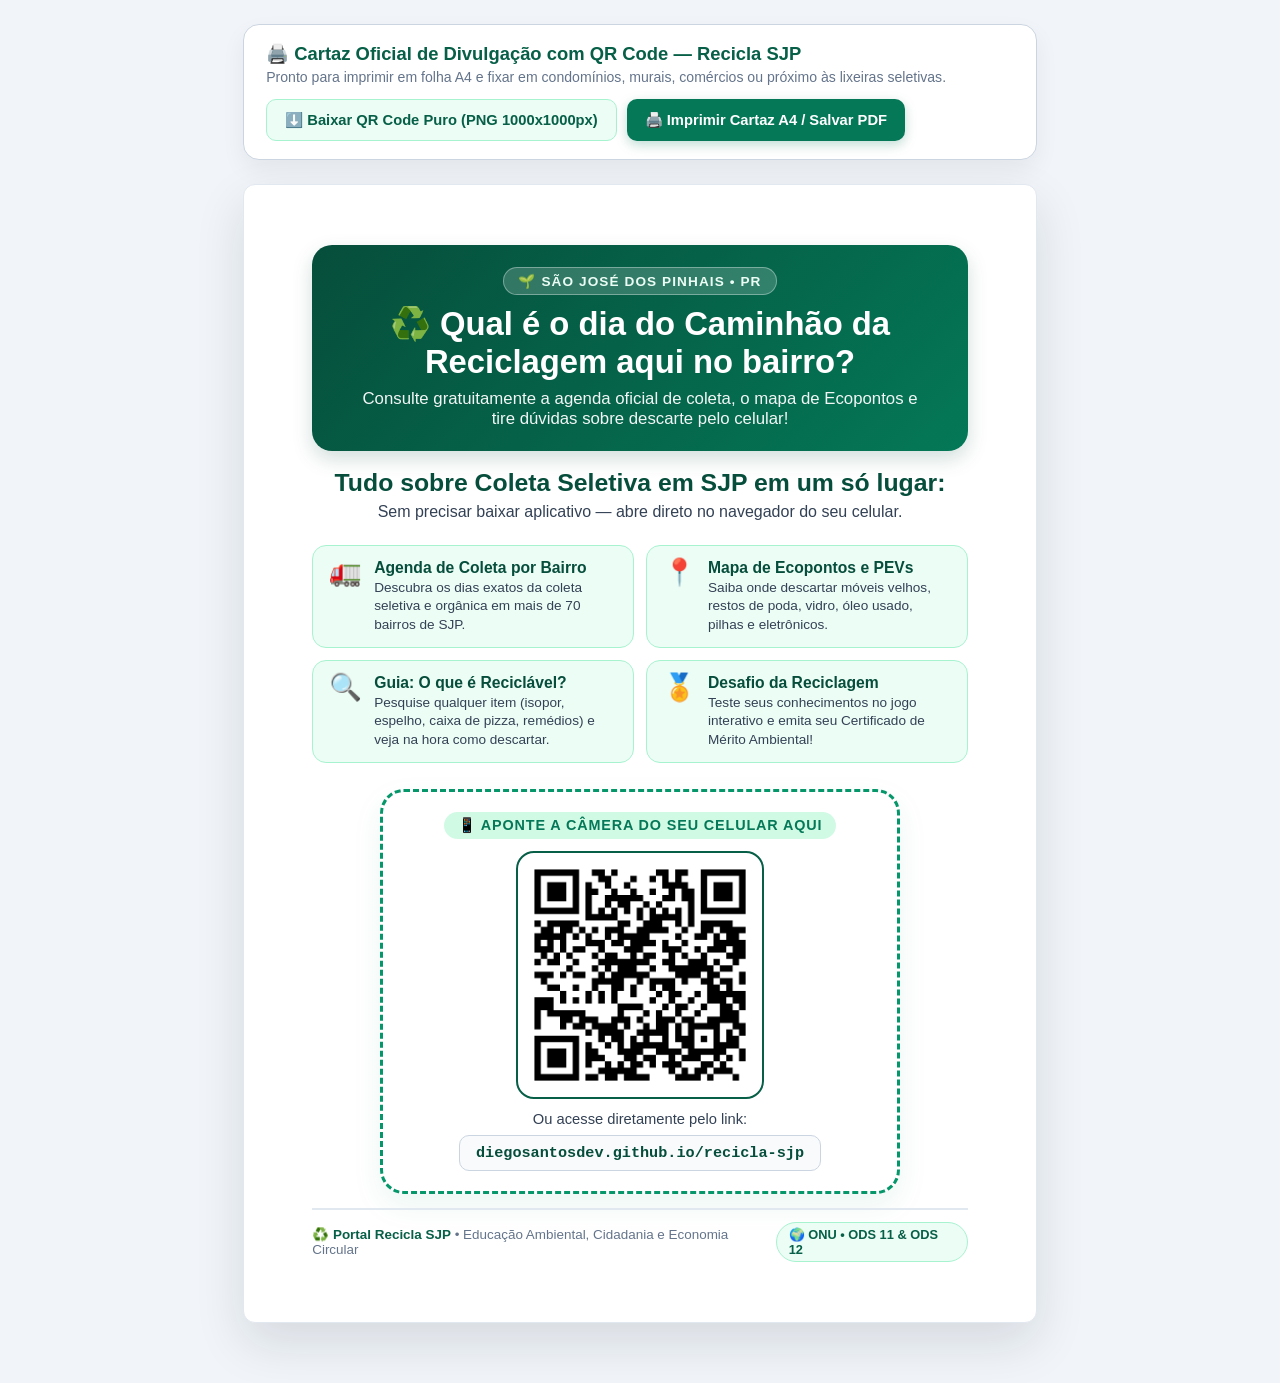
==== cartaz-qrcode.html @ 98f6ed1d "Adiciona cartaz A4 para impressao e QR Code de divulgacao" ====
<!DOCTYPE html>
<html lang="pt-BR">
<head>
    <meta charset="UTF-8">
    <meta name="viewport" content="width=device-width, initial-scale=1.0">
    <title>Cartaz & QR Code de Divulgação | Recicla SJP</title>
    <style>
        :root {
            --emerald-900: #064e3b;
            --emerald-800: #065f46;
            --emerald-700: #047857;
            --emerald-600: #059669;
            --emerald-500: #10b981;
            --emerald-100: #d1fae5;
            --emerald-50: #ecfdf5;
            --slate-900: #0f172a;
            --slate-700: #334155;
            --slate-500: #64748b;
        }

        * {
            box-sizing: border-box;
            margin: 0;
            padding: 0;
        }

        body {
            font-family: -apple-system, BlinkMacSystemFont, "Segoe UI", Roboto, Helvetica, Arial, sans-serif;
            background: #f1f5f9;
            color: var(--slate-900);
            padding: 24px 16px 60px;
            display: flex;
            flex-direction: column;
            align-items: center;
        }

        /* Barra de controle (Não sai na impressão) */
        .painel-controle {
            max-width: 210mm;
            width: 100%;
            background: #ffffff;
            border: 1px solid #cbd5e1;
            border-radius: 16px;
            padding: 18px 22px;
            margin-bottom: 24px;
            box-shadow: 0 10px 25px rgba(15, 23, 42, 0.06);
            display: flex;
            flex-wrap: wrap;
            align-items: center;
            justify-content: space-between;
            gap: 14px;
        }

        .painel-info h1 {
            font-size: 1.15rem;
            color: var(--emerald-800);
            margin-bottom: 4px;
        }

        .painel-info p {
            font-size: 0.88rem;
            color: var(--slate-500);
        }

        .painel-botoes {
            display: flex;
            flex-wrap: wrap;
            gap: 10px;
        }

        .btn {
            border: none;
            border-radius: 10px;
            padding: 11px 18px;
            font-size: 0.92rem;
            font-weight: 700;
            cursor: pointer;
            display: inline-flex;
            align-items: center;
            gap: 8px;
            text-decoration: none;
            transition: transform 0.15s ease, box-shadow 0.15s ease;
        }

        .btn:hover {
            transform: translateY(-1px);
        }

        .btn-imprimir {
            background: var(--emerald-700);
            color: #ffffff;
            box-shadow: 0 4px 12px rgba(4, 120, 87, 0.25);
        }

        .btn-qr {
            background: var(--emerald-50);
            color: var(--emerald-800);
            border: 1px solid #a7f3d0;
        }

        /* Folha A4 do Cartaz */
        .folha-a4 {
            width: 210mm;
            min-height: 297mm;
            background: #ffffff;
            border-radius: 12px;
            box-shadow: 0 20px 50px rgba(15, 23, 42, 0.12);
            padding: 16mm 18mm;
            display: flex;
            flex-direction: column;
            justify-content: space-between;
            position: relative;
            overflow: hidden;
            border: 1px solid #e2e8f0;
        }

        .faixa-topo {
            background: linear-gradient(135deg, var(--emerald-900), var(--emerald-700));
            color: #ffffff;
            padding: 22px 26px;
            border-radius: 20px;
            text-align: center;
            box-shadow: 0 8px 20px rgba(6, 78, 59, 0.18);
        }

        .badge-cidade {
            display: inline-block;
            background: rgba(255, 255, 255, 0.18);
            border: 1px solid rgba(255, 255, 255, 0.35);
            color: #ecfdf5;
            font-size: 0.85rem;
            font-weight: 700;
            letter-spacing: 0.08em;
            text-transform: uppercase;
            padding: 5px 14px;
            border-radius: 999px;
            margin-bottom: 10px;
        }

        .faixa-topo h2 {
            font-size: 2.05rem;
            line-height: 1.15;
            font-weight: 800;
            margin-bottom: 8px;
        }

        .faixa-topo p {
            font-size: 1.05rem;
            opacity: 0.95;
            max-width: 560px;
            margin: 0 auto;
        }

        /* Chamada principal */
        .chamada-central {
            text-align: center;
            margin: 18px 0 12px;
        }

        .chamada-central h3 {
            font-size: 1.55rem;
            color: var(--emerald-900);
            margin-bottom: 6px;
        }

        .chamada-central p {
            font-size: 1rem;
            color: var(--slate-700);
        }

        /* Grid de benefícios */
        .beneficios-grid {
            display: grid;
            grid-template-columns: repeat(2, 1fr);
            gap: 12px;
            margin: 12px 0;
        }

        .beneficio-card {
            background: var(--emerald-50);
            border: 1.5px solid #a7f3d0;
            border-radius: 14px;
            padding: 13px 16px;
            display: flex;
            align-items: flex-start;
            gap: 12px;
        }

        .beneficio-icone {
            font-size: 1.65rem;
            line-height: 1;
            flex-shrink: 0;
        }

        .beneficio-texto strong {
            display: block;
            font-size: 0.98rem;
            color: var(--emerald-900);
            margin-bottom: 2px;
        }

        .beneficio-texto span {
            font-size: 0.85rem;
            color: var(--slate-700);
            line-height: 1.35;
            display: block;
        }

        /* Área de Destaque do QR Code */
        .qr-box-destaque {
            background: #ffffff;
            border: 3px dashed var(--emerald-600);
            border-radius: 24px;
            padding: 20px 24px;
            margin: 14px auto;
            width: 100%;
            max-width: 520px;
            display: flex;
            flex-direction: column;
            align-items: center;
            text-align: center;
            box-shadow: 0 12px 30px rgba(5, 150, 105, 0.08);
        }

        .qr-instrucao-topo {
            font-size: 0.9rem;
            font-weight: 800;
            text-transform: uppercase;
            letter-spacing: 0.06em;
            color: var(--emerald-700);
            background: var(--emerald-100);
            padding: 5px 14px;
            border-radius: 999px;
            margin-bottom: 12px;
        }

        .qr-moldura {
            background: #ffffff;
            padding: 12px;
            border-radius: 18px;
            border: 2px solid var(--emerald-800);
            display: inline-flex;
            align-items: center;
            justify-content: center;
            margin-bottom: 12px;
        }

        .qr-moldura img {
            width: 220px;
            height: 220px;
            display: block;
        }

        .qr-url-box {
            background: #f8fafc;
            border: 1px solid #cbd5e1;
            border-radius: 10px;
            padding: 8px 16px;
            font-family: ui-monospace, SFMono-Regular, Menlo, Monaco, Consolas, monospace;
            font-size: 0.95rem;
            font-weight: 700;
            color: var(--emerald-900);
            margin-top: 4px;
            word-break: break-all;
        }

        /* Rodapé do Cartaz */
        .rodape-cartaz {
            border-top: 2px solid #e2e8f0;
            padding-top: 12px;
            display: flex;
            align-items: center;
            justify-content: space-between;
            font-size: 0.84rem;
            color: var(--slate-500);
        }

        .rodape-cartaz strong {
            color: var(--emerald-800);
        }

        .ods-pill {
            background: var(--emerald-50);
            color: var(--emerald-800);
            border: 1px solid #a7f3d0;
            padding: 4px 12px;
            border-radius: 999px;
            font-weight: 700;
            font-size: 0.8rem;
        }

        @page {
            size: A4 portrait;
            margin: 0;
        }

        @media print {
            body {
                background: #ffffff;
                padding: 0;
            }
            .painel-controle {
                display: none !important;
            }
            .folha-a4 {
                box-shadow: none;
                border: none;
                border-radius: 0;
                width: 210mm;
                height: 297mm;
                padding: 14mm 16mm;
            }
        }

        @media (max-width: 760px) {
            .folha-a4 {
                width: 100%;
                min-height: auto;
                padding: 20px;
            }
            .beneficios-grid {
                grid-template-columns: 1fr;
            }
        }
    </style>
</head>
<body>

    <!-- Painel de controle superior (não aparece na impressão) -->
    <div class="painel-controle">
        <div class="painel-info">
            <h1>🖨️ Cartaz Oficial de Divulgação com QR Code — Recicla SJP</h1>
            <p>Pronto para imprimir em folha A4 e fixar em condomínios, murais, comércios ou próximo às lixeiras seletivas.</p>
        </div>
        <div class="painel-botoes">
            <a class="btn btn-qr" href="qrcode-recicla-sjp.png" download="qrcode-recicla-sjp.png">
                ⬇️ Baixar QR Code Puro (PNG 1000x1000px)
            </a>
            <button type="button" class="btn btn-imprimir" onclick="window.print()">
                🖨️ Imprimir Cartaz A4 / Salvar PDF
            </button>
        </div>
    </div>

    <!-- Folha A4 Pronta para Impressão -->
    <article class="folha-a4" aria-label="Cartaz de divulgação Recicla SJP">
        <header class="faixa-topo">
            <span class="badge-cidade">🌱 São José dos Pinhais • PR</span>
            <h2>♻️ Qual é o dia do Caminhão da Reciclagem aqui no bairro?</h2>
            <p>Consulte gratuitamente a agenda oficial de coleta, o mapa de Ecopontos e tire dúvidas sobre descarte pelo celular!</p>
        </header>

        <section class="chamada-central">
            <h3>Tudo sobre Coleta Seletiva em SJP em um só lugar:</h3>
            <p>Sem precisar baixar aplicativo — abre direto no navegador do seu celular.</p>
        </section>

        <section class="beneficios-grid">
            <div class="beneficio-card">
                <div class="beneficio-icone">🚛</div>
                <div class="beneficio-texto">
                    <strong>Agenda de Coleta por Bairro</strong>
                    <span>Descubra os dias exatos da coleta seletiva e orgânica em mais de 70 bairros de SJP.</span>
                </div>
            </div>
            <div class="beneficio-card">
                <div class="beneficio-icone">📍</div>
                <div class="beneficio-texto">
                    <strong>Mapa de Ecopontos e PEVs</strong>
                    <span>Saiba onde descartar móveis velhos, restos de poda, vidro, óleo usado, pilhas e eletrônicos.</span>
                </div>
            </div>
            <div class="beneficio-card">
                <div class="beneficio-icone">🔍</div>
                <div class="beneficio-texto">
                    <strong>Guia: O que é Reciclável?</strong>
                    <span>Pesquise qualquer item (isopor, espelho, caixa de pizza, remédios) e veja na hora como descartar.</span>
                </div>
            </div>
            <div class="beneficio-card">
                <div class="beneficio-icone">🏅</div>
                <div class="beneficio-texto">
                    <strong>Desafio da Reciclagem</strong>
                    <span>Teste seus conhecimentos no jogo interativo e emita seu Certificado de Mérito Ambiental!</span>
                </div>
            </div>
        </section>

        <section class="qr-box-destaque">
            <span class="qr-instrucao-topo">📱 Aponte a câmera do seu celular aqui</span>
            <div class="qr-moldura">
                <img src="qrcode-recicla-sjp.png"
                     onerror="this.onerror=null; this.src='https://api.qrserver.com/v1/create-qr-code/?size=600x600&ecc=M&margin=8&data=https%3A%2F%2Fdiegosantosdev.github.io%2Frecicla-sjp%2F';"
                     alt="QR Code para acessar o portal Recicla SJP em https://diegosantosdev.github.io/recicla-sjp/">
            </div>
            <p style="font-size: 0.92rem; color: #334155; margin-bottom: 4px;">Ou acesse diretamente pelo link:</p>
            <div class="qr-url-box">diegosantosdev.github.io/recicla-sjp</div>
        </section>

        <footer class="rodape-cartaz">
            <div>
                <strong>♻️ Portal Recicla SJP</strong> • Educação Ambiental, Cidadania e Economia Circular
            </div>
            <span class="ods-pill">🌍 ONU • ODS 11 &amp; ODS 12</span>
        </footer>
    </article>

</body>
</html>
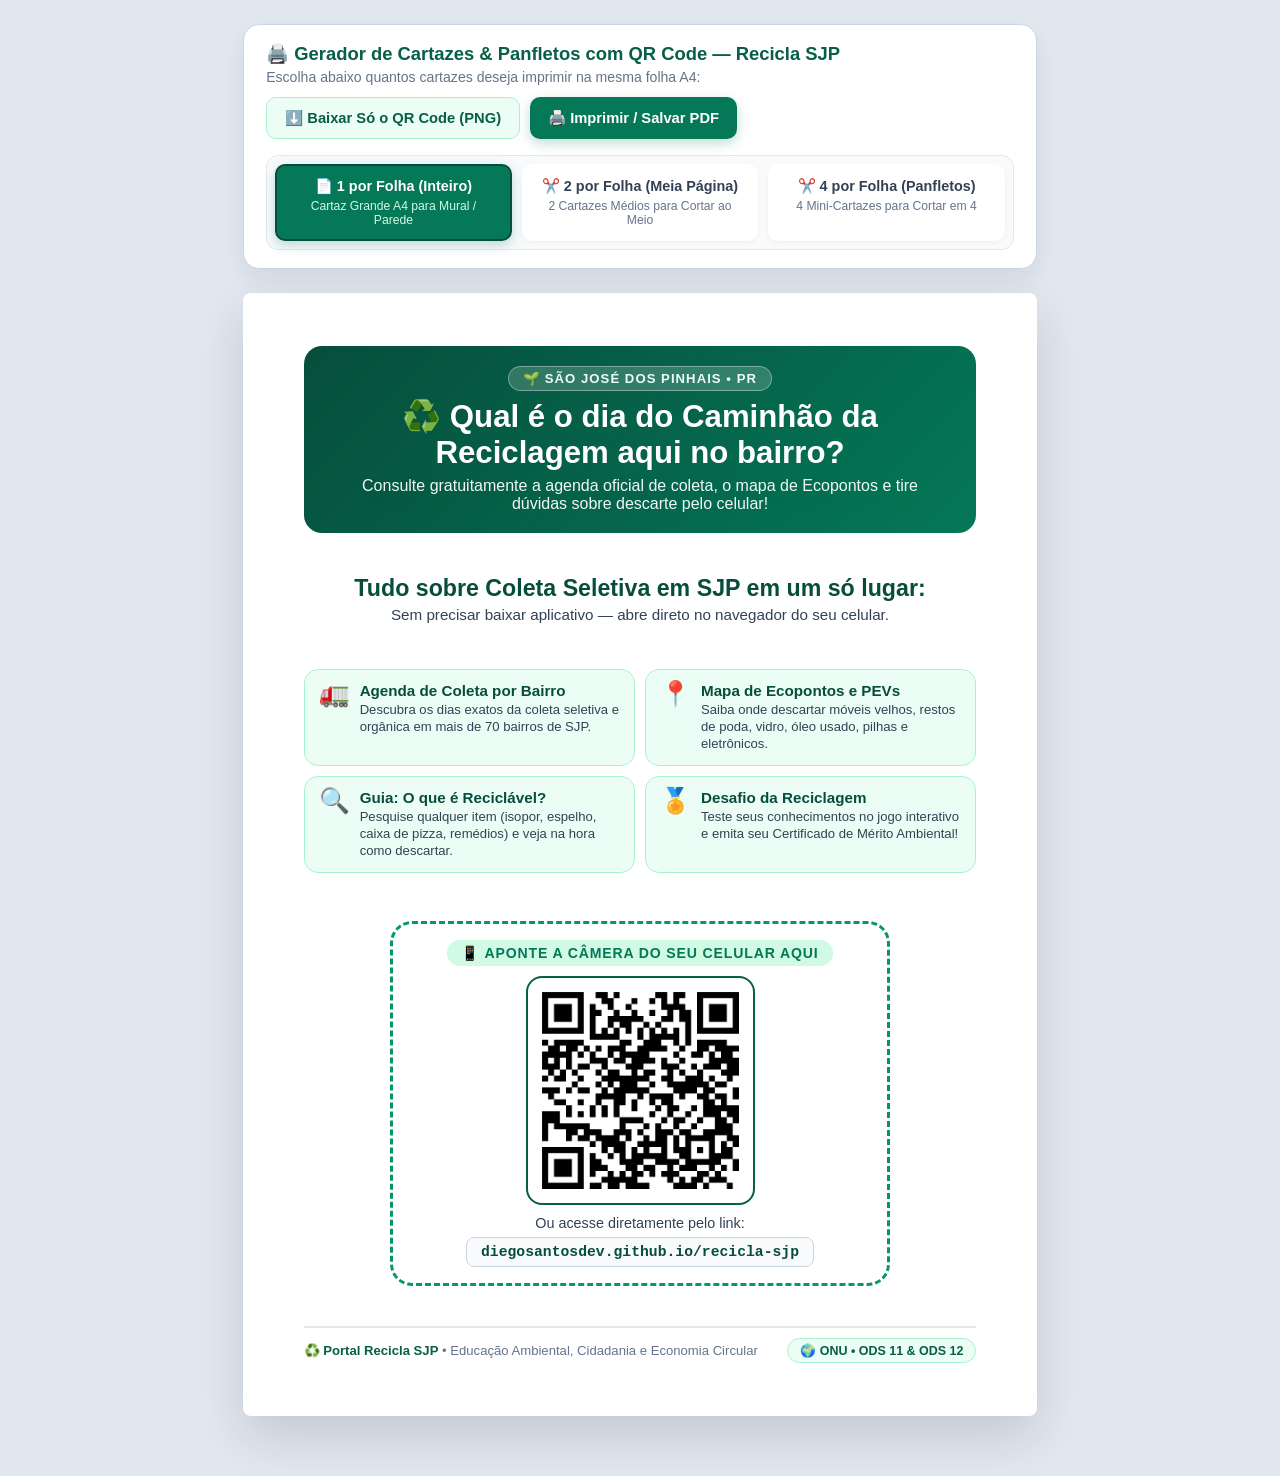
==== commit 902b4820: "Adiciona opcoes de impressao 1, 2 e 4 cartazes por folha com QR Code" ====
--- a/cartaz-qrcode.html
+++ b/cartaz-qrcode.html
@@ -3,7 +3,7 @@
 <head>
     <meta charset="UTF-8">
     <meta name="viewport" content="width=device-width, initial-scale=1.0">
-    <title>Cartaz & QR Code de Divulgação | Recicla SJP</title>
+    <title>Central de Cartazes & Panfletos com QR Code | Recicla SJP</title>
     <style>
         :root {
             --emerald-900: #064e3b;
@@ -22,11 +22,13 @@
             box-sizing: border-box;
             margin: 0;
             padding: 0;
+            -webkit-print-color-adjust: exact !important;
+            print-color-adjust: exact !important;
         }
 
         body {
             font-family: -apple-system, BlinkMacSystemFont, "Segoe UI", Roboto, Helvetica, Arial, sans-serif;
-            background: #f1f5f9;
+            background: #e2e8f0;
             color: var(--slate-900);
             padding: 24px 16px 60px;
             display: flex;
@@ -34,7 +36,9 @@
             align-items: center;
         }
 
-        /* Barra de controle (Não sai na impressão) */
+        /* =========================================
+           PAINEL DE CONTROLE (NÃO SAI NA IMPRESSÃO)
+           ========================================= */
         .painel-controle {
             max-width: 210mm;
             width: 100%;
@@ -43,12 +47,18 @@
             border-radius: 16px;
             padding: 18px 22px;
             margin-bottom: 24px;
-            box-shadow: 0 10px 25px rgba(15, 23, 42, 0.06);
+            box-shadow: 0 10px 25px rgba(15, 23, 42, 0.08);
+            display: flex;
+            flex-direction: column;
+            gap: 16px;
+        }
+
+        .painel-topo {
             display: flex;
             flex-wrap: wrap;
             align-items: center;
             justify-content: space-between;
-            gap: 14px;
+            gap: 12px;
         }
 
         .painel-info h1 {
@@ -66,6 +76,56 @@
             display: flex;
             flex-wrap: wrap;
             gap: 10px;
+        }
+
+        .seletor-layout {
+            display: grid;
+            grid-template-columns: repeat(3, 1fr);
+            gap: 10px;
+            background: #f8fafc;
+            padding: 8px;
+            border-radius: 12px;
+            border: 1px solid #e2e8f0;
+        }
+
+        .btn-layout {
+            border: 2px solid transparent;
+            background: #ffffff;
+            color: var(--slate-700);
+            border-radius: 10px;
+            padding: 12px 14px;
+            font-size: 0.9rem;
+            font-weight: 700;
+            cursor: pointer;
+            display: flex;
+            flex-direction: column;
+            align-items: center;
+            gap: 4px;
+            text-align: center;
+            transition: all 0.15s ease;
+            box-shadow: 0 2px 5px rgba(15, 23, 42, 0.04);
+        }
+
+        .btn-layout small {
+            font-weight: 500;
+            font-size: 0.76rem;
+            color: var(--slate-500);
+        }
+
+        .btn-layout:hover {
+            border-color: #a7f3d0;
+            background: var(--emerald-50);
+        }
+
+        .btn-layout.ativo {
+            background: var(--emerald-700);
+            color: #ffffff;
+            border-color: var(--emerald-900);
+            box-shadow: 0 4px 12px rgba(4, 120, 87, 0.25);
+        }
+
+        .btn-layout.ativo small {
+            color: #d1fae5;
         }
 
         .btn {
@@ -98,29 +158,39 @@
             border: 1px solid #a7f3d0;
         }
 
-        /* Folha A4 do Cartaz */
+        /* =========================================
+           FOLHA A4 BASE
+           ========================================= */
         .folha-a4 {
             width: 210mm;
-            min-height: 297mm;
+            height: 297mm;
             background: #ffffff;
-            border-radius: 12px;
-            box-shadow: 0 20px 50px rgba(15, 23, 42, 0.12);
-            padding: 16mm 18mm;
-            display: flex;
+            border-radius: 8px;
+            box-shadow: 0 20px 50px rgba(15, 23, 42, 0.15);
+            position: relative;
+            overflow: hidden;
+            display: none;
+        }
+
+        .folha-a4.ativo {
+            display: flex;
+        }
+
+        /* =========================================
+           MODO 1: 1 CARTAZ INTEIRO POR FOLHA (A4)
+           ========================================= */
+        .folha-1up {
+            padding: 14mm 16mm;
             flex-direction: column;
             justify-content: space-between;
-            position: relative;
-            overflow: hidden;
-            border: 1px solid #e2e8f0;
         }
 
         .faixa-topo {
             background: linear-gradient(135deg, var(--emerald-900), var(--emerald-700));
             color: #ffffff;
-            padding: 22px 26px;
-            border-radius: 20px;
+            padding: 20px 24px;
+            border-radius: 18px;
             text-align: center;
-            box-shadow: 0 8px 20px rgba(6, 78, 59, 0.18);
         }
 
         .badge-cidade {
@@ -128,102 +198,98 @@
             background: rgba(255, 255, 255, 0.18);
             border: 1px solid rgba(255, 255, 255, 0.35);
             color: #ecfdf5;
-            font-size: 0.85rem;
+            font-size: 0.82rem;
             font-weight: 700;
             letter-spacing: 0.08em;
             text-transform: uppercase;
-            padding: 5px 14px;
+            padding: 4px 14px;
             border-radius: 999px;
-            margin-bottom: 10px;
+            margin-bottom: 8px;
         }
 
         .faixa-topo h2 {
-            font-size: 2.05rem;
+            font-size: 1.95rem;
             line-height: 1.15;
             font-weight: 800;
-            margin-bottom: 8px;
+            margin-bottom: 6px;
         }
 
         .faixa-topo p {
-            font-size: 1.05rem;
+            font-size: 1rem;
             opacity: 0.95;
             max-width: 560px;
             margin: 0 auto;
         }
 
-        /* Chamada principal */
         .chamada-central {
             text-align: center;
-            margin: 18px 0 12px;
+            margin: 10px 0 6px;
         }
 
         .chamada-central h3 {
-            font-size: 1.55rem;
+            font-size: 1.45rem;
             color: var(--emerald-900);
-            margin-bottom: 6px;
+            margin-bottom: 4px;
         }
 
         .chamada-central p {
-            font-size: 1rem;
+            font-size: 0.95rem;
             color: var(--slate-700);
         }
 
-        /* Grid de benefícios */
         .beneficios-grid {
             display: grid;
             grid-template-columns: repeat(2, 1fr);
-            gap: 12px;
-            margin: 12px 0;
+            gap: 10px;
+            margin: 8px 0;
         }
 
         .beneficio-card {
             background: var(--emerald-50);
             border: 1.5px solid #a7f3d0;
             border-radius: 14px;
-            padding: 13px 16px;
+            padding: 12px 14px;
             display: flex;
             align-items: flex-start;
-            gap: 12px;
+            gap: 10px;
         }
 
         .beneficio-icone {
-            font-size: 1.65rem;
+            font-size: 1.55rem;
             line-height: 1;
             flex-shrink: 0;
         }
 
         .beneficio-texto strong {
             display: block;
-            font-size: 0.98rem;
+            font-size: 0.95rem;
             color: var(--emerald-900);
             margin-bottom: 2px;
         }
 
         .beneficio-texto span {
-            font-size: 0.85rem;
+            font-size: 0.82rem;
             color: var(--slate-700);
-            line-height: 1.35;
+            line-height: 1.32;
             display: block;
         }
 
-        /* Área de Destaque do QR Code */
         .qr-box-destaque {
             background: #ffffff;
             border: 3px dashed var(--emerald-600);
-            border-radius: 24px;
-            padding: 20px 24px;
-            margin: 14px auto;
+            border-radius: 22px;
+            padding: 16px 22px;
+            margin: 8px auto;
             width: 100%;
-            max-width: 520px;
+            max-width: 500px;
             display: flex;
             flex-direction: column;
             align-items: center;
             text-align: center;
-            box-shadow: 0 12px 30px rgba(5, 150, 105, 0.08);
         }
 
         .qr-instrucao-topo {
-            font-size: 0.9rem;
+            font-size: 0.88rem;
             font-weight: 800;
             text-transform: uppercase;
             letter-spacing: 0.06em;
@@ -231,47 +297,45 @@
             background: var(--emerald-100);
             padding: 5px 14px;
             border-radius: 999px;
-            margin-bottom: 12px;
+            margin-bottom: 10px;
         }
 
         .qr-moldura {
             background: #ffffff;
-            padding: 12px;
-            border-radius: 18px;
+            padding: 10px;
+            border-radius: 16px;
             border: 2px solid var(--emerald-800);
             display: inline-flex;
             align-items: center;
             justify-content: center;
-            margin-bottom: 12px;
+            margin-bottom: 10px;
         }
 
         .qr-moldura img {
-            width: 220px;
-            height: 220px;
+            width: 205px;
+            height: 205px;
             display: block;
         }
 
         .qr-url-box {
             background: #f8fafc;
             border: 1px solid #cbd5e1;
-            border-radius: 10px;
-            padding: 8px 16px;
+            border-radius: 8px;
+            padding: 6px 14px;
             font-family: ui-monospace, SFMono-Regular, Menlo, Monaco, Consolas, monospace;
-            font-size: 0.95rem;
+            font-size: 0.92rem;
             font-weight: 700;
             color: var(--emerald-900);
-            margin-top: 4px;
-            word-break: break-all;
-        }
-
-        /* Rodapé do Cartaz */
+            margin-top: 3px;
+        }
+
         .rodape-cartaz {
             border-top: 2px solid #e2e8f0;
-            padding-top: 12px;
+            padding-top: 10px;
             display: flex;
             align-items: center;
             justify-content: space-between;
-            font-size: 0.84rem;
+            font-size: 0.82rem;
             color: var(--slate-500);
         }
 
@@ -286,7 +350,315 @@
             padding: 4px 12px;
             border-radius: 999px;
             font-weight: 700;
-            font-size: 0.8rem;
+            font-size: 0.78rem;
+        }
+
+        /* =========================================
+           MODO 2: 2 CARTAZES POR FOLHA (MEIA PÁGINA A5)
+           ========================================= */
+        .folha-2up {
+            flex-direction: column;
+            justify-content: space-between;
+        }
+
+        .metade-a5 {
+            height: 148.5mm;
+            width: 100%;
+            padding: 10mm 14mm;
+            display: flex;
+            flex-direction: column;
+            justify-content: space-between;
+            position: relative;
+        }
+
+        .metade-a5:first-child {
+            border-bottom: 2px dashed #94a3b8;
+        }
+
+        .etiqueta-corte-horizontal {
+            position: absolute;
+            bottom: -10px;
+            left: 50%;
+            transform: translateX(-50%);
+            background: #ffffff;
+            padding: 0 10px;
+            font-size: 0.72rem;
+            font-weight: 700;
+            color: #64748b;
+            letter-spacing: 0.06em;
+            text-transform: uppercase;
+            z-index: 5;
+        }
+
+        .a5-header {
+            background: linear-gradient(135deg, var(--emerald-900), var(--emerald-700));
+            color: #ffffff;
+            padding: 12px 18px;
+            border-radius: 14px;
+            display: flex;
+            align-items: center;
+            justify-content: space-between;
+            gap: 12px;
+        }
+
+        .a5-header-texto h2 {
+            font-size: 1.32rem;
+            font-weight: 800;
+            line-height: 1.2;
+            margin-bottom: 3px;
+        }
+
+        .a5-header-texto p {
+            font-size: 0.82rem;
+            opacity: 0.92;
+        }
+
+        .a5-badge {
+            background: rgba(255, 255, 255, 0.2);
+            border: 1px solid rgba(255, 255, 255, 0.4);
+            color: #ffffff;
+            padding: 5px 12px;
+            border-radius: 999px;
+            font-size: 0.75rem;
+            font-weight: 800;
+            white-space: nowrap;
+        }
+
+        .a5-corpo {
+            display: grid;
+            grid-template-columns: 1.25fr 0.95fr;
+            gap: 14px;
+            align-items: center;
+            margin: 8px 0;
+        }
+
+        .a5-lista-beneficios {
+            display: flex;
+            flex-direction: column;
+            gap: 8px;
+        }
+
+        .a5-item {
+            background: var(--emerald-50);
+            border: 1px solid #a7f3d0;
+            border-radius: 10px;
+            padding: 8px 12px;
+            display: flex;
+            align-items: flex-start;
+            gap: 10px;
+        }
+
+        .a5-item-icone {
+            font-size: 1.3rem;
+            line-height: 1;
+        }
+
+        .a5-item strong {
+            display: block;
+            font-size: 0.86rem;
+            color: var(--emerald-900);
+        }
+
+        .a5-item span {
+            font-size: 0.76rem;
+            color: var(--slate-700);
+            line-height: 1.25;
+            display: block;
+        }
+
+        .a5-qr-card {
+            border: 2.5px dashed var(--emerald-600);
+            border-radius: 16px;
+            padding: 10px 12px;
+            display: flex;
+            flex-direction: column;
+            align-items: center;
+            text-align: center;
+            background: #ffffff;
+        }
+
+        .a5-qr-tag {
+            background: var(--emerald-100);
+            color: var(--emerald-800);
+            font-size: 0.72rem;
+            font-weight: 800;
+            text-transform: uppercase;
+            padding: 3px 10px;
+            border-radius: 999px;
+            margin-bottom: 6px;
+        }
+
+        .a5-qr-card img {
+            width: 138px;
+            height: 138px;
+            border: 2px solid var(--emerald-800);
+            border-radius: 12px;
+            padding: 6px;
+            background: #ffffff;
+            margin-bottom: 6px;
+        }
+
+        .a5-qr-url {
+            font-family: ui-monospace, SFMono-Regular, Menlo, Monaco, Consolas, monospace;
+            font-size: 0.74rem;
+            font-weight: 700;
+            color: var(--emerald-900);
+            background: #f8fafc;
+            border: 1px solid #cbd5e1;
+            padding: 4px 8px;
+            border-radius: 6px;
+            width: 100%;
+        }
+
+        .a5-rodape {
+            border-top: 1.5px solid #e2e8f0;
+            padding-top: 6px;
+            display: flex;
+            justify-content: space-between;
+            align-items: center;
+            font-size: 0.74rem;
+            color: var(--slate-500);
+        }
+
+        /* =========================================
+           MODO 3: 4 PANFLETOS POR FOLHA (GRADE 2x2 A6)
+           ========================================= */
+        .folha-4up {
+            display: none;
+            grid-template-columns: repeat(2, 105mm);
+            grid-template-rows: repeat(2, 148.5mm);
+            width: 210mm;
+            height: 297mm;
+        }
+
+        .folha-4up.ativo {
+            display: grid;
+        }
+
+        .quarto-a6 {
+            width: 105mm;
+            height: 148.5mm;
+            padding: 7mm 7.5mm;
+            display: flex;
+            flex-direction: column;
+            justify-content: space-between;
+            position: relative;
+        }
+
+        /* Linhas tracejadas de corte em cruz (2x2) */
+        .quarto-a6:nth-child(1) {
+            border-right: 1.8px dashed #94a3b8;
+            border-bottom: 1.8px dashed #94a3b8;
+        }
+        .quarto-a6:nth-child(2) {
+            border-bottom: 1.8px dashed #94a3b8;
+        }
+        .quarto-a6:nth-child(3) {
+            border-right: 1.8px dashed #94a3b8;
+        }
+
+        .a6-topo {
+            background: linear-gradient(135deg, var(--emerald-900), var(--emerald-700));
+            color: #ffffff;
+            padding: 9px 11px;
+            border-radius: 12px;
+            text-align: center;
+        }
+
+        .a6-badge {
+            display: inline-block;
+            font-size: 0.64rem;
+            font-weight: 800;
+            text-transform: uppercase;
+            letter-spacing: 0.05em;
+            background: rgba(255, 255, 255, 0.2);
+            padding: 2px 8px;
+            border-radius: 999px;
+            margin-bottom: 4px;
+        }
+
+        .a6-topo h2 {
+            font-size: 0.98rem;
+            line-height: 1.18;
+            font-weight: 800;
+        }
+
+        .a6-features {
+            display: grid;
+            grid-template-columns: 1fr 1fr;
+            gap: 5px;
+            margin: 5px 0;
+        }
+
+        .a6-feat {
+            background: var(--emerald-50);
+            border: 1px solid #a7f3d0;
+            border-radius: 8px;
+            padding: 5px 7px;
+            font-size: 0.68rem;
+            line-height: 1.2;
+            color: var(--slate-700);
+        }
+
+        .a6-feat strong {
+            display: block;
+            color: var(--emerald-900);
+            font-size: 0.72rem;
+            margin-bottom: 1px;
+        }
+
+        .a6-qr-box {
+            border: 2px dashed var(--emerald-600);
+            border-radius: 14px;
+            padding: 8px;
+            display: flex;
+            flex-direction: column;
+            align-items: center;
+            text-align: center;
+            background: #ffffff;
+        }
+
+        .a6-qr-cta {
+            background: var(--emerald-100);
+            color: var(--emerald-800);
+            font-size: 0.65rem;
+            font-weight: 800;
+            text-transform: uppercase;
+            padding: 2px 9px;
+            border-radius: 999px;
+            margin-bottom: 5px;
+        }
+
+        .a6-qr-box img {
+            width: 118px;
+            height: 118px;
+            border: 1.5px solid var(--emerald-800);
+            border-radius: 10px;
+            padding: 4px;
+            background: #ffffff;
+            margin-bottom: 4px;
+        }
+
+        .a6-url {
+            font-family: ui-monospace, SFMono-Regular, Menlo, Monaco, Consolas, monospace;
+            font-size: 0.66rem;
+            font-weight: 700;
+            color: var(--emerald-900);
+            background: #f8fafc;
+            border: 1px solid #cbd5e1;
+            padding: 3px 6px;
+            border-radius: 5px;
+            width: 100%;
+        }
+
+        .a6-rodape {
+            border-top: 1px solid #e2e8f0;
+            padding-top: 4px;
+            display: flex;
+            justify-content: space-between;
+            align-items: center;
+            font-size: 0.64rem;
+            color: var(--slate-500);
         }
 
         @page {
@@ -295,9 +667,12 @@
         }
 
         @media print {
-            body {
+            html, body {
+                width: 210mm;
+                height: 297mm;
                 background: #ffffff;
                 padding: 0;
+                margin: 0;
             }
             .painel-controle {
                 display: none !important;
@@ -308,42 +683,52 @@
                 border-radius: 0;
                 width: 210mm;
                 height: 297mm;
-                padding: 14mm 16mm;
-            }
-        }
-
-        @media (max-width: 760px) {
-            .folha-a4 {
-                width: 100%;
-                min-height: auto;
-                padding: 20px;
-            }
-            .beneficios-grid {
-                grid-template-columns: 1fr;
+                page-break-after: avoid;
+                page-break-inside: avoid;
+                break-inside: avoid;
             }
         }
     </style>
 </head>
 <body>
 
-    <!-- Painel de controle superior (não aparece na impressão) -->
+    <!-- PAINEL DE CONTROLE (SÓ APARECE NA TELA, SOME NA IMPRESSÃO) -->
     <div class="painel-controle">
-        <div class="painel-info">
-            <h1>🖨️ Cartaz Oficial de Divulgação com QR Code — Recicla SJP</h1>
-            <p>Pronto para imprimir em folha A4 e fixar em condomínios, murais, comércios ou próximo às lixeiras seletivas.</p>
+        <div class="painel-topo">
+            <div class="painel-info">
+                <h1>🖨️ Gerador de Cartazes &amp; Panfletos com QR Code — Recicla SJP</h1>
+                <p>Escolha abaixo quantos cartazes deseja imprimir na mesma folha A4:</p>
+            </div>
+            <div class="painel-botoes">
+                <a class="btn btn-qr" href="qrcode-recicla-sjp.png" download="qrcode-recicla-sjp.png">
+                    ⬇️ Baixar Só o QR Code (PNG)
+                </a>
+                <button type="button" class="btn btn-imprimir" onclick="window.print()">
+                    🖨️ Imprimir / Salvar PDF
+                </button>
+            </div>
         </div>
-        <div class="painel-botoes">
-            <a class="btn btn-qr" href="qrcode-recicla-sjp.png" download="qrcode-recicla-sjp.png">
-                ⬇️ Baixar QR Code Puro (PNG 1000x1000px)
-            </a>
-            <button type="button" class="btn btn-imprimir" onclick="window.print()">
-                🖨️ Imprimir Cartaz A4 / Salvar PDF
+
+        <div class="seletor-layout" role="tablist" aria-label="Escolha o tamanho do cartaz">
+            <button type="button" class="btn-layout ativo" id="btn-modo-1" onclick="selecionarModo(1)">
+                <span>📄 1 por Folha (Inteiro)</span>
+                <small>Cartaz Grande A4 para Mural / Parede</small>
+            </button>
+            <button type="button" class="btn-layout" id="btn-modo-2" onclick="selecionarModo(2)">
+                <span>✂️ 2 por Folha (Meia Página)</span>
+                <small>2 Cartazes Médios para Cortar ao Meio</small>
+            </button>
+            <button type="button" class="btn-layout" id="btn-modo-4" onclick="selecionarModo(4)">
+                <span>✂️ 4 por Folha (Panfletos)</span>
+                <small>4 Mini-Cartazes para Cortar em 4</small>
             </button>
         </div>
     </div>
 
-    <!-- Folha A4 Pronta para Impressão -->
-    <article class="folha-a4" aria-label="Cartaz de divulgação Recicla SJP">
+    <!-- =======================================================
+         OPÇÃO 1: 1 CARTAZ INTEIRO POR PÁGINA A4
+         ======================================================= -->
+    <article id="folha-1" class="folha-a4 folha-1up ativo" aria-label="1 Cartaz A4 Inteiro">
         <header class="faixa-topo">
             <span class="badge-cidade">🌱 São José dos Pinhais • PR</span>
             <h2>♻️ Qual é o dia do Caminhão da Reciclagem aqui no bairro?</h2>
@@ -389,11 +774,11 @@
         <section class="qr-box-destaque">
             <span class="qr-instrucao-topo">📱 Aponte a câmera do seu celular aqui</span>
             <div class="qr-moldura">
-                <img src="qrcode-recicla-sjp.png"
+                <img class="img-qr-oficial" src="qrcode-recicla-sjp.png"
                      onerror="this.onerror=null; this.src='https://api.qrserver.com/v1/create-qr-code/?size=600x600&ecc=M&margin=8&data=https%3A%2F%2Fdiegosantosdev.github.io%2Frecicla-sjp%2F';"
-                     alt="QR Code para acessar o portal Recicla SJP em https://diegosantosdev.github.io/recicla-sjp/">
-            </div>
-            <p style="font-size: 0.92rem; color: #334155; margin-bottom: 4px;">Ou acesse diretamente pelo link:</p>
+                     alt="QR Code Recicla SJP">
+            </div>
+            <p style="font-size: 0.9rem; color: #334155; margin-bottom: 3px;">Ou acesse diretamente pelo link:</p>
             <div class="qr-url-box">diegosantosdev.github.io/recicla-sjp</div>
         </section>
 
@@ -405,5 +790,225 @@
         </footer>
     </article>
 
+    <!-- =======================================================
+         OPÇÃO 2: 2 CARTAZES POR FOLHA (CORTAR AO MEIO)
+         ======================================================= -->
+    <article id="folha-2" class="folha-a4 folha-2up" aria-label="2 Cartazes por Folha A4">
+        <!-- Cartaz Superior (1 de 2) -->
+        <div class="metade-a5">
+            <header class="a5-header">
+                <div class="a5-header-texto">
+                    <h2>♻️ Qual é o dia da Reciclagem aqui no bairro?</h2>
+                    <p>Agenda de coleta seletiva, mapa de Ecopontos e guia de descarte em São José dos Pinhais!</p>
+                </div>
+                <span class="a5-badge">🌱 Recicla SJP</span>
+            </header>
+
+            <div class="a5-corpo">
+                <div class="a5-lista-beneficios">
+                    <div class="a5-item">
+                        <span class="a5-item-icone">🚛</span>
+                        <div>
+                            <strong>Agenda de Coleta (+70 Bairros de SJP)</strong>
+                            <span>Consulte os dias exatos do caminhão de recicláveis e orgânicos na sua rua.</span>
+                        </div>
+                    </div>
+                    <div class="a5-item">
+                        <span class="a5-item-icone">📍</span>
+                        <div>
+                            <strong>Mapa Interativo de Ecopontos e PEVs</strong>
+                            <span>Saiba onde entregar móveis velhos, entulho, óleo de cozinha, vidro e pilhas.</span>
+                        </div>
+                    </div>
+                    <div class="a5-item">
+                        <span class="a5-item-icone">🔍</span>
+                        <div>
+                            <strong>Guia Rápido &amp; Quiz com Certificado</strong>
+                            <span>Tire dúvidas sobre qualquer resíduo e teste seus conhecimentos ambientais!</span>
+                        </div>
+                    </div>
+                </div>
+
+                <div class="a5-qr-card">
+                    <span class="a5-qr-tag">📱 Aponte a Câmera</span>
+                    <img src="qrcode-recicla-sjp.png"
+                         onerror="this.onerror=null; this.src='https://api.qrserver.com/v1/create-qr-code/?size=500x500&ecc=M&margin=8&data=https%3A%2F%2Fdiegosantosdev.github.io%2Frecicla-sjp%2F';"
+                         alt="QR Code Recicla SJP">
+                    <div class="a5-qr-url">diegosantosdev.github.io/recicla-sjp</div>
+                </div>
+            </div>
+
+            <footer class="a5-rodape">
+                <span><strong>♻️ Portal Recicla SJP</strong> • Acesso gratuito pelo celular (sem baixar app)</span>
+                <span>🌍 ODS 11 &amp; 12 • ONU</span>
+            </footer>
+
+            <span class="etiqueta-corte-horizontal">✂️ Corte aqui ao meio ✂️</span>
+        </div>
+
+        <!-- Cartaz Inferior (2 de 2) -->
+        <div class="metade-a5">
+            <header class="a5-header">
+                <div class="a5-header-texto">
+                    <h2>♻️ Qual é o dia da Reciclagem aqui no bairro?</h2>
+                    <p>Agenda de coleta seletiva, mapa de Ecopontos e guia de descarte em São José dos Pinhais!</p>
+                </div>
+                <span class="a5-badge">🌱 Recicla SJP</span>
+            </header>
+
+            <div class="a5-corpo">
+                <div class="a5-lista-beneficios">
+                    <div class="a5-item">
+                        <span class="a5-item-icone">🚛</span>
+                        <div>
+                            <strong>Agenda de Coleta (+70 Bairros de SJP)</strong>
+                            <span>Consulte os dias exatos do caminhão de recicláveis e orgânicos na sua rua.</span>
+                        </div>
+                    </div>
+                    <div class="a5-item">
+                        <span class="a5-item-icone">📍</span>
+                        <div>
+                            <strong>Mapa Interativo de Ecopontos e PEVs</strong>
+                            <span>Saiba onde entregar móveis velhos, entulho, óleo de cozinha, vidro e pilhas.</span>
+                        </div>
+                    </div>
+                    <div class="a5-item">
+                        <span class="a5-item-icone">🔍</span>
+                        <div>
+                            <strong>Guia Rápido &amp; Quiz com Certificado</strong>
+                            <span>Tire dúvidas sobre qualquer resíduo e teste seus conhecimentos ambientais!</span>
+                        </div>
+                    </div>
+                </div>
+
+                <div class="a5-qr-card">
+                    <span class="a5-qr-tag">📱 Aponte a Câmera</span>
+                    <img src="qrcode-recicla-sjp.png"
+                         onerror="this.onerror=null; this.src='https://api.qrserver.com/v1/create-qr-code/?size=500x500&ecc=M&margin=8&data=https%3A%2F%2Fdiegosantosdev.github.io%2Frecicla-sjp%2F';"
+                         alt="QR Code Recicla SJP">
+                    <div class="a5-qr-url">diegosantosdev.github.io/recicla-sjp</div>
+                </div>
+            </div>
+
+            <footer class="a5-rodape">
+                <span><strong>♻️ Portal Recicla SJP</strong> • Acesso gratuito pelo celular (sem baixar app)</span>
+                <span>🌍 ODS 11 &amp; 12 • ONU</span>
+            </footer>
+        </div>
+    </article>
+
+    <!-- =======================================================
+         OPÇÃO 3: 4 CARTAZES POR FOLHA (CORTAR EM 4 - 2x2)
+         ======================================================= -->
+    <article id="folha-4" class="folha-a4 folha-4up" aria-label="4 Panfletos por Folha A4">
+        <!-- Panfleto 1 -->
+        <div class="quarto-a6">
+            <header class="a6-topo">
+                <span class="a6-badge">🌱 São José dos Pinhais • PR</span>
+                <h2>♻️ Qual é o dia da Coleta Seletiva no seu bairro?</h2>
+            </header>
+            <div class="a6-features">
+                <div class="a6-feat"><strong>🚛 Agenda SJP</strong>Dias do caminhão em +70 bairros.</div>
+                <div class="a6-feat"><strong>📍 Ecopontos</strong>Onde levar móveis, vidro e óleo.</div>
+                <div class="a6-feat"><strong>🔍 O que Reciclar</strong>Tire dúvidas de descarte na hora.</div>
+                <div class="a6-feat"><strong>🏅 Quiz Ambiental</strong>Jogue e ganhe seu Certificado!</div>
+            </div>
+            <div class="a6-qr-box">
+                <span class="a6-qr-cta">📱 Escaneie o QR Code</span>
+                <img src="qrcode-recicla-sjp.png"
+                     onerror="this.onerror=null; this.src='https://api.qrserver.com/v1/create-qr-code/?size=400x400&ecc=M&margin=6&data=https%3A%2F%2Fdiegosantosdev.github.io%2Frecicla-sjp%2F';"
+                     alt="QR Code Recicla SJP">
+                <div class="a6-url">diegosantosdev.github.io/recicla-sjp</div>
+            </div>
+            <footer class="a6-rodape">
+                <strong>♻️ Portal Recicla SJP</strong>
+                <span>Grátis • Sem baixar app</span>
+            </footer>
+        </div>
+
+        <!-- Panfleto 2 -->
+        <div class="quarto-a6">
+            <header class="a6-topo">
+                <span class="a6-badge">🌱 São José dos Pinhais • PR</span>
+                <h2>♻️ Qual é o dia da Coleta Seletiva no seu bairro?</h2>
+            </header>
+            <div class="a6-features">
+                <div class="a6-feat"><strong>🚛 Agenda SJP</strong>Dias do caminhão em +70 bairros.</div>
+                <div class="a6-feat"><strong>📍 Ecopontos</strong>Onde levar móveis, vidro e óleo.</div>
+                <div class="a6-feat"><strong>🔍 O que Reciclar</strong>Tire dúvidas de descarte na hora.</div>
+                <div class="a6-feat"><strong>🏅 Quiz Ambiental</strong>Jogue e ganhe seu Certificado!</div>
+            </div>
+            <div class="a6-qr-box">
+                <span class="a6-qr-cta">📱 Escaneie o QR Code</span>
+                <img src="qrcode-recicla-sjp.png"
+                     onerror="this.onerror=null; this.src='https://api.qrserver.com/v1/create-qr-code/?size=400x400&ecc=M&margin=6&data=https%3A%2F%2Fdiegosantosdev.github.io%2Frecicla-sjp%2F';"
+                     alt="QR Code Recicla SJP">
+                <div class="a6-url">diegosantosdev.github.io/recicla-sjp</div>
+            </div>
+            <footer class="a6-rodape">
+                <strong>♻️ Portal Recicla SJP</strong>
+                <span>Grátis • Sem baixar app</span>
+            </footer>
+        </div>
+
+        <!-- Panfleto 3 -->
+        <div class="quarto-a6">
+            <header class="a6-topo">
+                <span class="a6-badge">🌱 São José dos Pinhais • PR</span>
+                <h2>♻️ Qual é o dia da Coleta Seletiva no seu bairro?</h2>
+            </header>
+            <div class="a6-features">
+                <div class="a6-feat"><strong>🚛 Agenda SJP</strong>Dias do caminhão em +70 bairros.</div>
+                <div class="a6-feat"><strong>📍 Ecopontos</strong>Onde levar móveis, vidro e óleo.</div>
+                <div class="a6-feat"><strong>🔍 O que Reciclar</strong>Tire dúvidas de descarte na hora.</div>
+                <div class="a6-feat"><strong>🏅 Quiz Ambiental</strong>Jogue e ganhe seu Certificado!</div>
+            </div>
+            <div class="a6-qr-box">
+                <span class="a6-qr-cta">📱 Escaneie o QR Code</span>
+                <img src="qrcode-recicla-sjp.png"
+                     onerror="this.onerror=null; this.src='https://api.qrserver.com/v1/create-qr-code/?size=400x400&ecc=M&margin=6&data=https%3A%2F%2Fdiegosantosdev.github.io%2Frecicla-sjp%2F';"
+                     alt="QR Code Recicla SJP">
+                <div class="a6-url">diegosantosdev.github.io/recicla-sjp</div>
+            </div>
+            <footer class="a6-rodape">
+                <strong>♻️ Portal Recicla SJP</strong>
+                <span>Grátis • Sem baixar app</span>
+            </footer>
+        </div>
+
+        <!-- Panfleto 4 -->
+        <div class="quarto-a6">
+            <header class="a6-topo">
+                <span class="a6-badge">🌱 São José dos Pinhais • PR</span>
+                <h2>♻️ Qual é o dia da Coleta Seletiva no seu bairro?</h2>
+            </header>
+            <div class="a6-features">
+                <div class="a6-feat"><strong>🚛 Agenda SJP</strong>Dias do caminhão em +70 bairros.</div>
+                <div class="a6-feat"><strong>📍 Ecopontos</strong>Onde levar móveis, vidro e óleo.</div>
+                <div class="a6-feat"><strong>🔍 O que Reciclar</strong>Tire dúvidas de descarte na hora.</div>
+                <div class="a6-feat"><strong>🏅 Quiz Ambiental</strong>Jogue e ganhe seu Certificado!</div>
+            </div>
+            <div class="a6-qr-box">
+                <span class="a6-qr-cta">📱 Escaneie o QR Code</span>
+                <img src="qrcode-recicla-sjp.png"
+                     onerror="this.onerror=null; this.src='https://api.qrserver.com/v1/create-qr-code/?size=400x400&ecc=M&margin=6&data=https%3A%2F%2Fdiegosantosdev.github.io%2Frecicla-sjp%2F';"
+                     alt="QR Code Recicla SJP">
+                <div class="a6-url">diegosantosdev.github.io/recicla-sjp</div>
+            </div>
+            <footer class="a6-rodape">
+                <strong>♻️ Portal Recicla SJP</strong>
+                <span>Grátis • Sem baixar app</span>
+            </footer>
+        </div>
+    </article>
+
+    <script>
+        function selecionarModo(qtd) {
+            [1, 2, 4].forEach(n => {
+                document.getElementById('folha-' + n).classList.toggle('ativo', n === qtd);
+                document.getElementById('btn-modo-' + n).classList.toggle('ativo', n === qtd);
+            });
+        }
+    </script>
 </body>
 </html>
